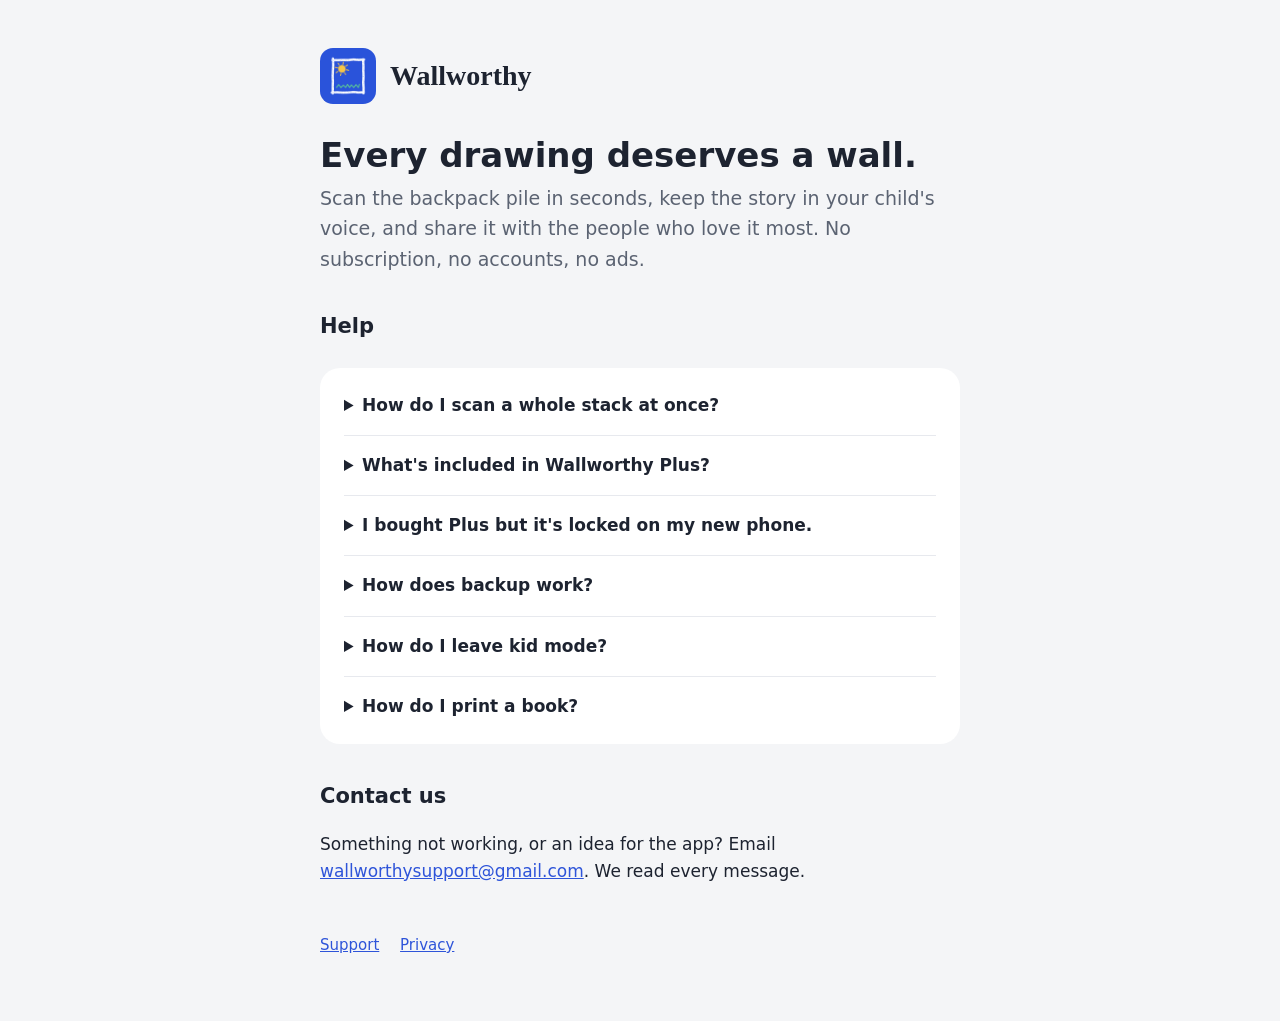
==== index.html @ 9a5b5ced "Wallworthy support and privacy pages Co-Authored-By: Claude Opus 5.5 <noreply@anthropic.com>" ====
<!doctype html>
<html lang="en">
<head>
<meta charset="utf-8">
<meta name="viewport" content="width=device-width, initial-scale=1">
<title>Wallworthy · Support</title>
<meta name="description" content="Wallworthy turns your children's drawings into a framed gallery your family will actually look at.">
<link rel="icon" href="icon.png">
<link rel="stylesheet" href="style.css">
</head>
<body>
<main>
  <header>
    <img src="icon.png" alt="">
    <span class="wordmark">Wallworthy</span>
  </header>

  <h1>Every drawing deserves a wall.</h1>
  <p class="lede">Scan the backpack pile in seconds, keep the story in your child's voice, and share it with the people who love it most. No subscription, no accounts, no ads.</p>

  <h2>Help</h2>
  <div class="card">
    <details>
      <summary>How do I scan a whole stack at once?</summary>
      <p>Tap <strong>+</strong> and keep scanning pages one after another. When you're done, pick drawings and tap the child who made them. Repeat until every piece has an artist, so siblings' art can come out of one scan.</p>
    </details>
    <details>
      <summary>What's included in Wallworthy Plus?</summary>
      <p>Bring to life, Art Show videos, Year in Art picture books, four extra frames and the home-screen widget. It's a single payment, not a subscription. Scanning, voice notes, iCloud backup and export are always free.</p>
    </details>
    <details>
      <summary>I bought Plus but it's locked on my new phone.</summary>
      <p>Open the <strong>•••</strong> menu → <strong>Wallworthy Plus</strong> → <strong>Restore purchase</strong>. Make sure you're signed in with the same Apple Account you used to buy it. With Family Sharing, family members can restore it too.</p>
    </details>
    <details>
      <summary>How does backup work?</summary>
      <p>If iCloud is on for Wallworthy (Settings → [your name] → iCloud), your galleries are backed up to your private iCloud automatically and appear on your other devices. You can also use <strong>Export everything</strong> to save a copy that opens on any computer.</p>
    </details>
    <details>
      <summary>How do I leave kid mode?</summary>
      <p>Tap the 🔒 <strong>Kid mode</strong> button at the top of the screen and answer the grown-up question.</p>
    </details>
    <details>
      <summary>How do I print a book?</summary>
      <p>Open a school year and choose <strong>Make the picture book</strong>. You can print it with AirPrint, or save the 8 × 8 inch PDF and upload it to any photo-book service.</p>
    </details>
  </div>

  <h2>Contact us</h2>
  <p>Something not working, or an idea for the app? Email <a href="mailto:wallworthysupport@gmail.com">wallworthysupport@gmail.com</a>. We read every message.</p>

  <footer>
    <a href="index.html">Support</a>
    <a href="privacy.html">Privacy</a>
  </footer>
</main>
</body>
</html>
---- style.css ----
:root {
  --ink: #1D2330;
  --muted: #5B6372;
  --bg: #F4F5F7;
  --card: #FFFFFF;
  --accent: #2E54D9;
  --line: #E7E9EE;
}
* { box-sizing: border-box; }
body {
  margin: 0;
  background: var(--bg);
  color: var(--ink);
  font: 17px/1.6 ui-rounded, "SF Pro Rounded", -apple-system, system-ui, sans-serif;
}
main { max-width: 680px; margin: 0 auto; padding: 48px 20px 64px; }
header { display: flex; align-items: center; gap: 14px; margin-bottom: 32px; }
header img { width: 56px; height: 56px; border-radius: 13px; }
header a { color: inherit; text-decoration: none; }
.wordmark { font: 600 28px/1 ui-serif, Georgia, serif; }
h1 { font-size: 34px; line-height: 1.15; margin: 0 0 8px; }
h2 { font-size: 21px; margin: 36px 0 8px; }
p, li { color: var(--ink); }
.lede { color: var(--muted); font-size: 19px; margin-top: 0; }
.card { background: var(--card); border-radius: 20px; padding: 8px 24px; margin: 24px 0; }
.updated { color: var(--muted); font-size: 15px; }
a { color: var(--accent); }
details { border-bottom: 1px solid var(--line); padding: 16px 0; }
details:last-child { border-bottom: 0; }
summary { font-weight: 700; cursor: pointer; }
footer { margin-top: 48px; color: var(--muted); font-size: 15px; }
footer a { margin-right: 16px; }
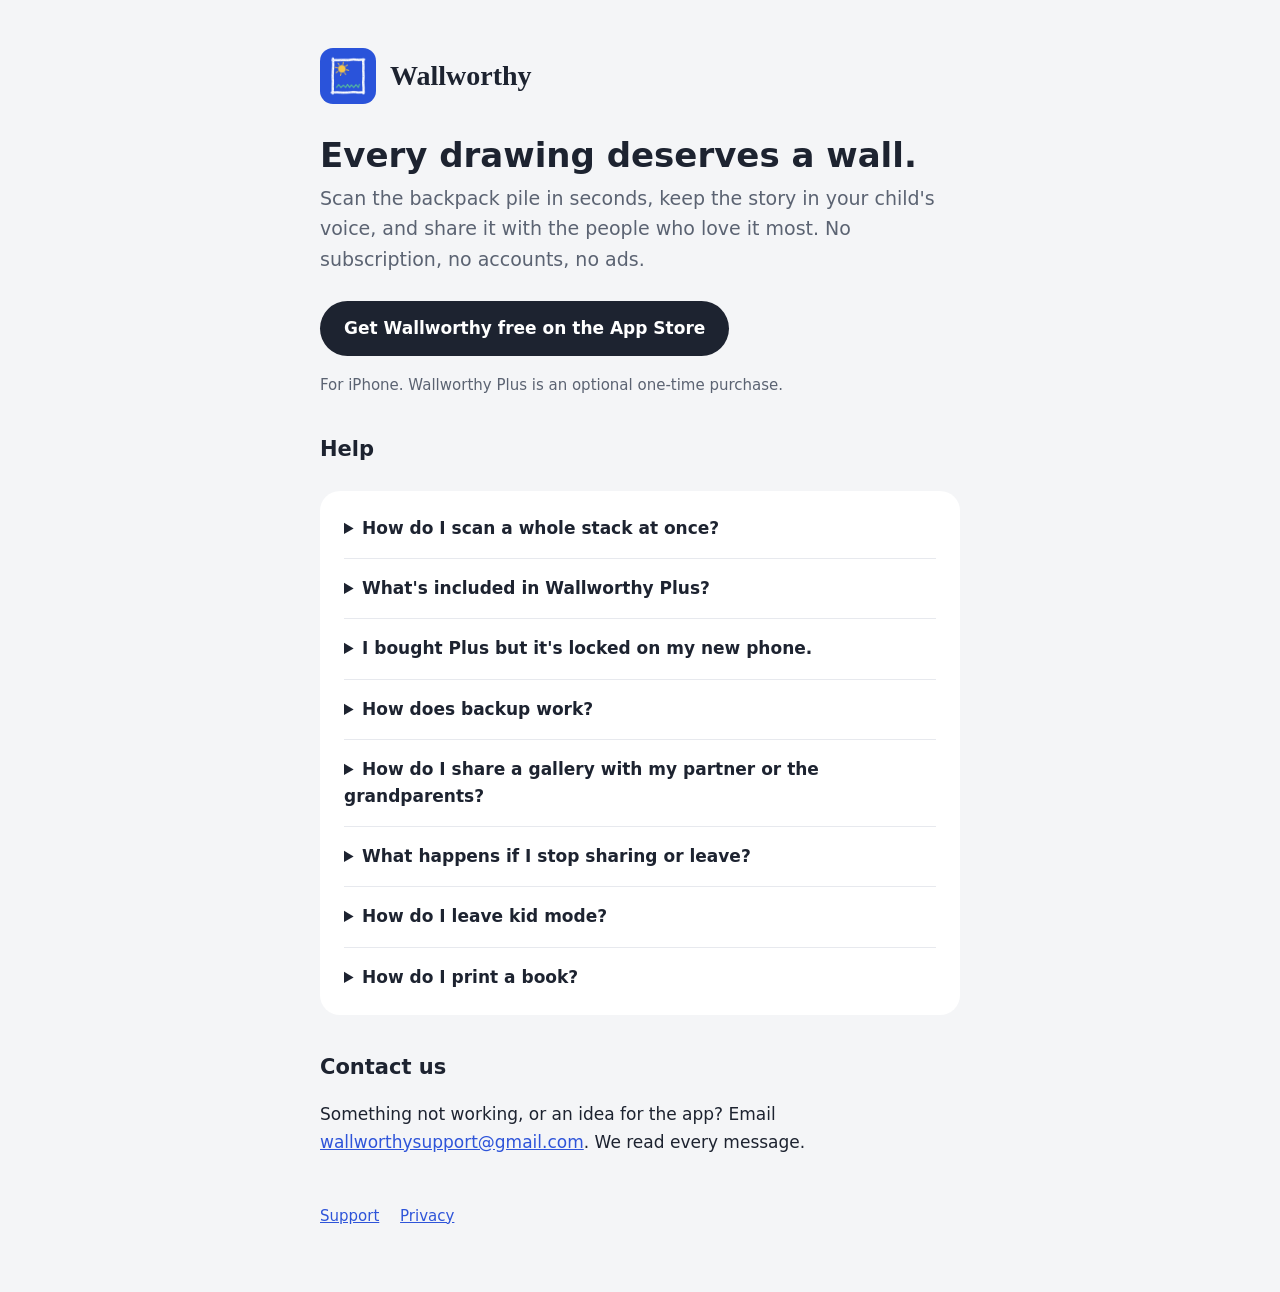
==== commit 068b84f9: "Help page: family gallery sharing, App Store link Co-Authored-By: Claude Opus 5.5 <noreply@anthropic" ====
--- a/index.html
+++ b/index.html
@@ -3,8 +3,13 @@
 <head>
 <meta charset="utf-8">
 <meta name="viewport" content="width=device-width, initial-scale=1">
-<title>Wallworthy · Support</title>
+<title>Wallworthy · Kids Art Gallery</title>
 <meta name="description" content="Wallworthy turns your children's drawings into a framed gallery your family will actually look at.">
+<meta name="apple-itunes-app" content="app-id=6829036669">
+<meta property="og:title" content="Wallworthy: every drawing deserves a wall">
+<meta property="og:description" content="Scan the backpack pile in seconds, keep the story in your child's voice, and share it with family. Free on iPhone, with no subscription.">
+<meta property="og:image" content="https://benwortonh787.github.io/wallworthy/icon.png">
+<meta property="og:url" content="https://benwortonh787.github.io/wallworthy/">
 <link rel="icon" href="icon.png">
 <link rel="stylesheet" href="style.css">
 </head>
@@ -17,6 +22,8 @@
 
   <h1>Every drawing deserves a wall.</h1>
   <p class="lede">Scan the backpack pile in seconds, keep the story in your child's voice, and share it with the people who love it most. No subscription, no accounts, no ads.</p>
+  <p><a class="download" href="https://apps.apple.com/app/id6829036669">Get Wallworthy free on the App Store</a></p>
+  <p class="small">For iPhone. Wallworthy Plus is an optional one-time purchase.</p>
 
   <h2>Help</h2>
   <div class="card">
@@ -34,7 +41,15 @@
     </details>
     <details>
       <summary>How does backup work?</summary>
-      <p>If iCloud is on for Wallworthy (Settings → [your name] → iCloud), your galleries are backed up to your private iCloud automatically and appear on your other devices. You can also use <strong>Export everything</strong> to save a copy that opens on any computer.</p>
+      <p>If iCloud is on for Wallworthy (Settings → [your name] → iCloud), your galleries are backed up to your private iCloud automatically and appear on your other devices. A shared gallery is kept in the iCloud of the person who started it and counts toward their storage, at about 1 MB a drawing. If your iCloud storage is full, new art stays on your iPhone until there's room. You can also use <strong>Export everything</strong> to save a copy that opens on any computer.</p>
+    </details>
+    <details>
+      <summary>How do I share a gallery with my partner or the grandparents?</summary>
+      <p>Open the <strong>•••</strong> menu → <strong>Share with family</strong> → <strong>Invite someone</strong>, and send the invite by Messages or email. Everyone needs Wallworthy 1.1 or later, so update from the App Store first. When they open it on their iPhone and tap <strong>Join</strong>, you both see the same children, drawings and voice notes, and either of you can add more. Any drawings they already had are added to the shared gallery. Sharing is free, and each person uses their own Apple Account.</p>
+    </details>
+    <details>
+      <summary>What happens if I stop sharing or leave?</summary>
+      <p>Everyone keeps a copy of every drawing on their own iPhone, backed up to their own iCloud. From then on, new drawings are no longer shared. The person who started the gallery can also remove one person from <strong>Share with family</strong> → <strong>Invite or remove people</strong>.</p>
     </details>
     <details>
       <summary>How do I leave kid mode?</summary>
--- a/style.css
+++ b/style.css
@@ -30,3 +30,6 @@
 summary { font-weight: 700; cursor: pointer; }
 footer { margin-top: 48px; color: var(--muted); font-size: 15px; }
 footer a { margin-right: 16px; }
+.download { display: inline-block; background: var(--ink); color: #fff; text-decoration: none; font-weight: 700; padding: 14px 24px; border-radius: 999px; margin-top: 8px; }
+.download:hover { background: var(--accent); }
+.small { color: var(--muted); font-size: 15px; margin-top: 4px; }
